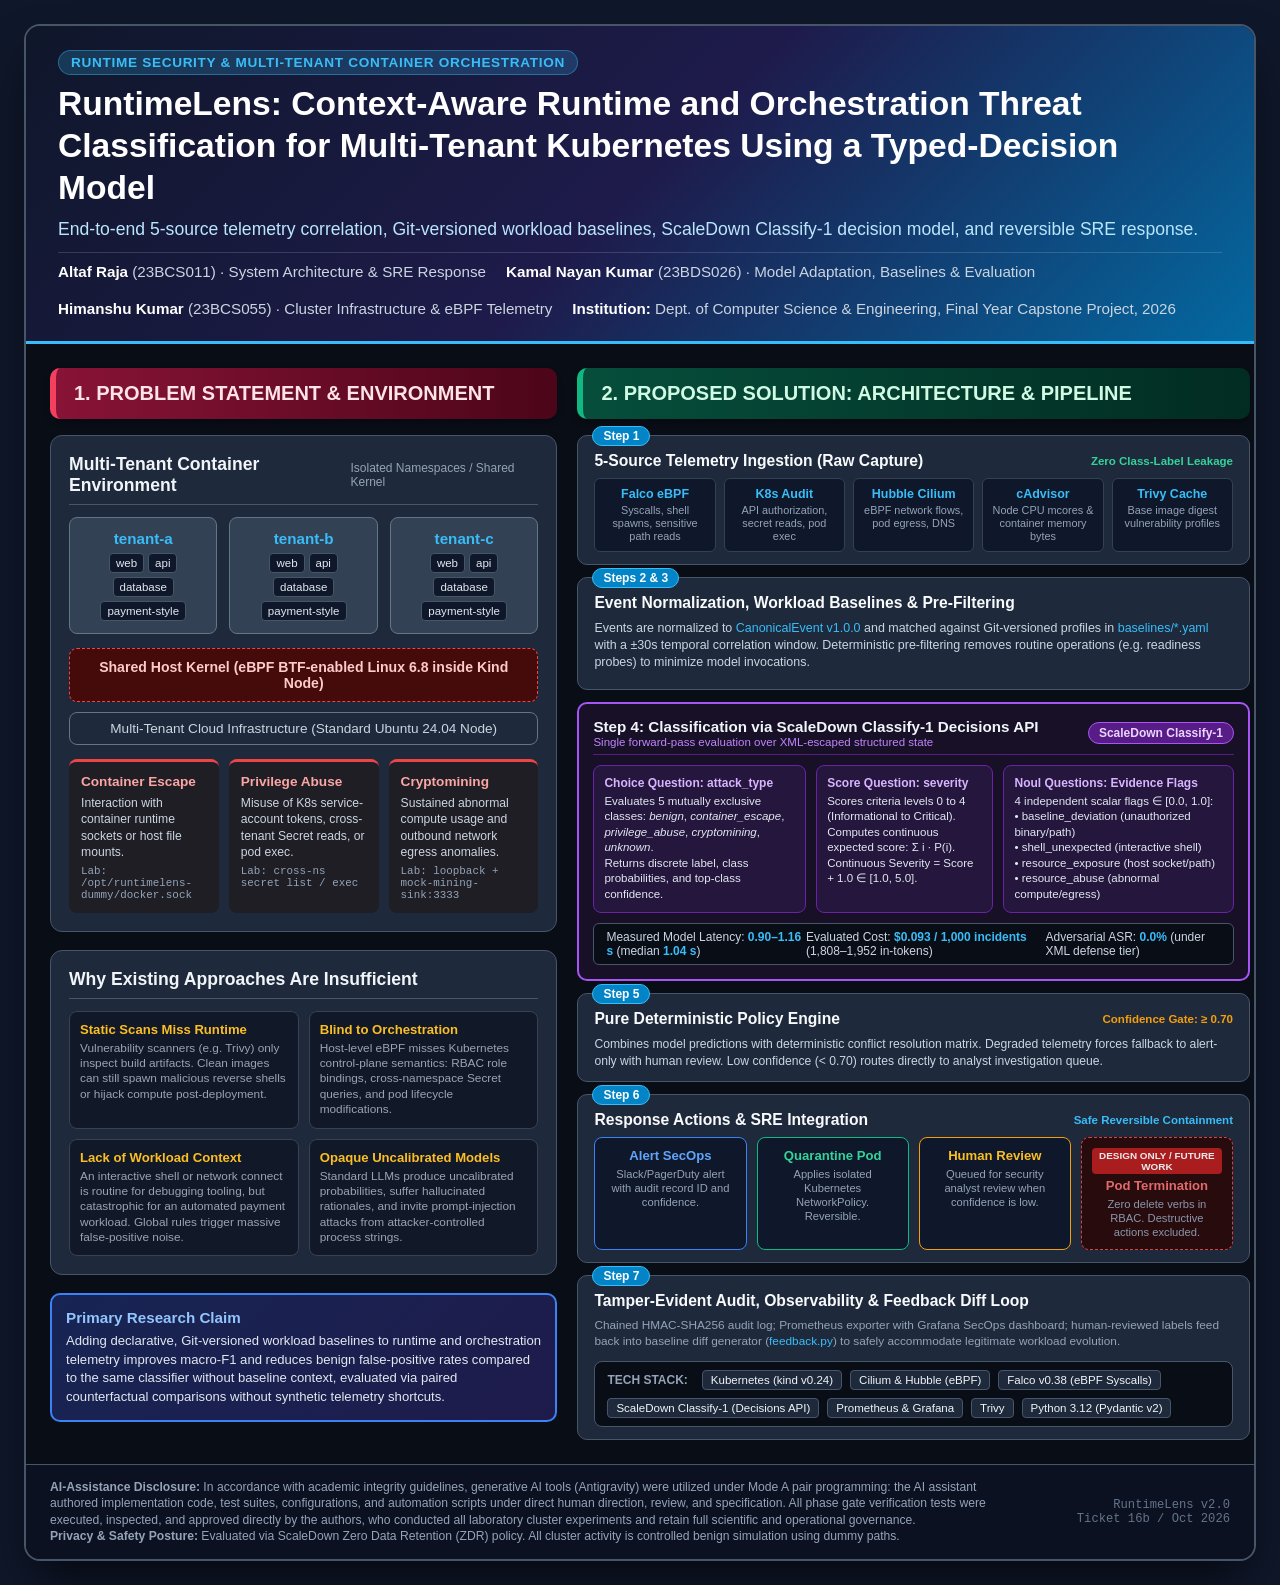
==== docs/poster/poster.html @ 9c4ae196 "feat(docs): redesign academic architecture poster and diagrams (Ticket 16b) - Implement Ticket 16b d" ====
<!DOCTYPE html>
<html lang="en">
<head>
  <meta charset="UTF-8">
  <meta name="viewport" content="width=device-width, initial-scale=1.0">
  <title>RuntimeLens Academic Architecture Poster</title>
  <style>
    :root {
      --bg-canvas: #0f172a;
      --bg-panel: #1e293b;
      --bg-card: #334155;
      --bg-subtle: #1e293b;
      --border-panel: #475569;
      --border-card: #64748b;
      --text-main: #f8fafc;
      --text-muted: #94a3b8;
      --text-dim: #cbd5e1;
      --primary: #38bdf8;
      --primary-dark: #0284c7;
      --primary-bg: #0369a1;
      --danger: #f87171;
      --danger-bg: #7f1d1d;
      --danger-border: #ef4444;
      --warning: #fbbf24;
      --warning-bg: #78350f;
      --success: #34d399;
      --success-bg: #064e3b;
      --purple: #c084fc;
      --purple-bg: #581c87;
      --cyan: #22d3ee;
    }

    * {
      box-sizing: border-box;
      margin: 0;
      padding: 0;
      font-family: -apple-system, BlinkMacSystemFont, "Segoe UI", Roboto, Helvetica, Arial, sans-serif;
    }

    body {
      background-color: var(--bg-canvas);
      color: var(--text-main);
      padding: 24px;
      display: flex;
      justify-content: center;
      align-items: flex-start;
      min-height: 100vh;
    }

    .poster-container {
      width: 100%;
      max-width: 1800px;
      background: #090d16;
      border: 2px solid var(--border-panel);
      border-radius: 16px;
      overflow: hidden;
      box-shadow: 0 25px 50px -12px rgba(0, 0, 0, 0.7);
      display: flex;
      flex-direction: column;
    }

    /* Header Banner */
    .poster-header {
      background: linear-gradient(135deg, #0f172a 0%, #1e1b4b 50%, #0369a1 100%);
      padding: 24px 32px;
      border-bottom: 3px solid var(--primary);
      position: relative;
    }

    .header-badge {
      display: inline-block;
      background: rgba(56, 189, 248, 0.2);
      color: var(--primary);
      padding: 4px 12px;
      border-radius: 9999px;
      font-size: 0.85rem;
      font-weight: 700;
      letter-spacing: 0.05em;
      text-transform: uppercase;
      margin-bottom: 8px;
      border: 1px solid rgba(56, 189, 248, 0.4);
    }

    .poster-title {
      font-size: 2.1rem;
      font-weight: 800;
      line-height: 1.25;
      color: #ffffff;
      margin-bottom: 10px;
    }

    .poster-subtitle {
      font-size: 1.1rem;
      color: #bae6fd;
      font-weight: 500;
      margin-bottom: 12px;
    }

    .poster-authors {
      font-size: 0.95rem;
      color: var(--text-dim);
      display: flex;
      flex-wrap: wrap;
      gap: 20px;
      border-top: 1px solid rgba(255, 255, 255, 0.15);
      padding-top: 10px;
    }

    .author-item strong {
      color: #fff;
    }

    /* Main Poster Layout: 2 primary columns */
    .poster-body {
      display: grid;
      grid-template-columns: 43% 57%;
      gap: 20px;
      padding: 24px;
    }

    /* Column Headers */
    .column-header {
      border-radius: 10px;
      padding: 14px 18px;
      font-size: 1.25rem;
      font-weight: 800;
      display: flex;
      align-items: center;
      gap: 12px;
      margin-bottom: 16px;
      box-shadow: 0 4px 6px -1px rgba(0, 0, 0, 0.3);
    }

    .col-header-problem {
      background: linear-gradient(90deg, #881337 0%, #4c0519 100%);
      color: #ffe4e6;
      border-left: 6px solid #f43f5e;
    }

    .col-header-solution {
      background: linear-gradient(90deg, #064e3b 0%, #022c22 100%);
      color: #d1fae5;
      border-left: 6px solid #10b981;
    }

    /* Panels & Cards */
    .panel-box {
      background: var(--bg-panel);
      border: 1px solid var(--border-panel);
      border-radius: 12px;
      padding: 18px;
      margin-bottom: 18px;
    }

    .panel-box-title {
      font-size: 1.1rem;
      font-weight: 700;
      color: #f1f5f9;
      margin-bottom: 12px;
      display: flex;
      justify-content: space-between;
      align-items: center;
      border-bottom: 1px solid var(--border-panel);
      padding-bottom: 8px;
    }

    /* Multi-Tenant Cluster Diagram */
    .tenants-grid {
      display: grid;
      grid-template-columns: repeat(3, 1fr);
      gap: 12px;
      margin-bottom: 14px;
    }

    .tenant-card {
      background: var(--bg-card);
      border-radius: 8px;
      padding: 12px;
      border: 1px solid var(--border-card);
      text-align: center;
    }

    .tenant-name {
      font-weight: 700;
      font-size: 0.95rem;
      margin-bottom: 6px;
      color: var(--primary);
    }

    .workload-pills {
      display: flex;
      flex-wrap: wrap;
      gap: 4px;
      justify-content: center;
    }

    .workload-pill {
      background: #0f172a;
      font-size: 0.72rem;
      padding: 3px 6px;
      border-radius: 4px;
      color: #e2e8f0;
      border: 1px solid #475569;
    }

    .shared-layer {
      background: #450a0a;
      border: 1px dashed #ef4444;
      border-radius: 8px;
      padding: 10px;
      text-align: center;
      margin-bottom: 10px;
      font-size: 0.88rem;
      font-weight: 600;
      color: #fecaca;
    }

    .infra-layer {
      background: #1e293b;
      border: 1px solid #64748b;
      border-radius: 8px;
      padding: 8px;
      text-align: center;
      font-size: 0.85rem;
      color: #cbd5e1;
    }

    /* Threat Paths */
    .threat-paths-grid {
      display: grid;
      grid-template-columns: repeat(3, 1fr);
      gap: 10px;
      margin-top: 14px;
    }

    .threat-card {
      background: #1e1e24;
      border-radius: 8px;
      padding: 12px;
      border-top: 3px solid #ef4444;
    }

    .threat-title {
      font-size: 0.85rem;
      font-weight: 700;
      color: #fca5a5;
      margin-bottom: 6px;
    }

    .threat-desc {
      font-size: 0.76rem;
      color: #cbd5e1;
      line-height: 1.35;
    }

    .threat-tag {
      font-size: 0.68rem;
      font-family: monospace;
      color: #94a3b8;
      margin-top: 4px;
      display: block;
    }

    /* Why Existing Approaches Fail */
    .fail-reasons {
      display: grid;
      grid-template-columns: repeat(2, 1fr);
      gap: 10px;
    }

    .fail-card {
      background: #111827;
      border: 1px solid #374151;
      border-radius: 8px;
      padding: 10px;
    }

    .fail-title {
      font-size: 0.82rem;
      font-weight: 700;
      color: #fbbf24;
      margin-bottom: 4px;
    }

    .fail-text {
      font-size: 0.74rem;
      color: #9ca3af;
      line-height: 1.3;
    }

    /* Research Statement Box */
    .claim-box {
      background: linear-gradient(135deg, #172554 0%, #1e1b4b 100%);
      border: 2px solid #3b82f6;
      border-radius: 10px;
      padding: 14px;
      margin-top: 14px;
    }

    .claim-title {
      font-size: 0.95rem;
      font-weight: 800;
      color: #93c5fd;
      margin-bottom: 6px;
    }

    .claim-body {
      font-size: 0.82rem;
      color: #e2e8f0;
      line-height: 1.4;
    }

    /* Solution Workflow: Right Column */
    .workflow-container {
      display: flex;
      flex-direction: column;
      gap: 12px;
    }

    .step-box {
      background: var(--bg-panel);
      border: 1px solid var(--border-panel);
      border-radius: 10px;
      padding: 12px 16px;
      position: relative;
    }

    .step-badge {
      position: absolute;
      top: -10px;
      left: 14px;
      background: #0284c7;
      color: #fff;
      font-size: 0.75rem;
      font-weight: 800;
      padding: 2px 10px;
      border-radius: 9999px;
      border: 1px solid #38bdf8;
    }

    .step-content {
      margin-top: 4px;
    }

    .step-header {
      font-size: 0.98rem;
      font-weight: 700;
      color: #f8fafc;
      margin-bottom: 8px;
      display: flex;
      align-items: center;
      justify-content: space-between;
    }

    /* 5 Telemetry Sources Grid */
    .sources-grid {
      display: grid;
      grid-template-columns: repeat(5, 1fr);
      gap: 8px;
    }

    .source-item {
      background: #0f172a;
      border: 1px solid #334155;
      border-radius: 6px;
      padding: 8px 6px;
      text-align: center;
    }

    .source-name {
      font-size: 0.78rem;
      font-weight: 700;
      color: var(--primary);
      margin-bottom: 3px;
    }

    .source-role {
      font-size: 0.68rem;
      color: #94a3b8;
      line-height: 1.2;
    }

    /* ScaleDown Classification Box */
    .scaledown-box {
      background: #171026;
      border: 2px solid #a855f7;
      border-radius: 10px;
      padding: 14px;
    }

    .scaledown-header {
      display: flex;
      justify-content: space-between;
      align-items: center;
      margin-bottom: 10px;
      border-bottom: 1px solid #581c87;
      padding-bottom: 6px;
    }

    .scaledown-badge {
      background: #581c87;
      color: #e9d5ff;
      padding: 3px 10px;
      border-radius: 9999px;
      font-size: 0.75rem;
      font-weight: 700;
      border: 1px solid #a855f7;
    }

    .questions-grid {
      display: grid;
      grid-template-columns: 1.2fr 1fr 1.3fr;
      gap: 10px;
    }

    .question-card {
      background: #24163d;
      border: 1px solid #6b21a8;
      border-radius: 8px;
      padding: 10px;
    }

    .question-type {
      font-size: 0.75rem;
      font-weight: 800;
      color: #d8b4fe;
      margin-bottom: 4px;
    }

    .question-details {
      font-size: 0.72rem;
      color: #e2e8f0;
      line-height: 1.35;
    }

    .metrics-bar {
      display: flex;
      justify-content: space-between;
      background: #090d16;
      border: 1px solid #475569;
      border-radius: 6px;
      padding: 6px 12px;
      margin-top: 10px;
      font-size: 0.75rem;
      color: #cbd5e1;
    }

    .metrics-bar strong {
      color: #38bdf8;
    }

    /* Policy & SRE Actions */
    .actions-grid {
      display: grid;
      grid-template-columns: repeat(4, 1fr);
      gap: 10px;
    }

    .action-card {
      background: #0f172a;
      border-radius: 8px;
      padding: 10px;
      text-align: center;
      position: relative;
    }

    .action-alert { border: 1px solid #3b82f6; }
    .action-quarantine { border: 1px solid #10b981; }
    .action-review { border: 1px solid #f59e0b; }
    .action-terminate {
      border: 1px dashed #ef4444;
      background: #2a0808;
      opacity: 0.9;
    }

    .action-title {
      font-size: 0.82rem;
      font-weight: 700;
      margin-bottom: 4px;
    }

    .action-desc {
      font-size: 0.7rem;
      color: #94a3b8;
      line-height: 1.25;
    }

    .badge-design-only {
      background: #b91c1c;
      color: #fff;
      font-size: 0.62rem;
      font-weight: 800;
      padding: 2px 6px;
      border-radius: 4px;
      display: inline-block;
      margin-bottom: 4px;
      text-transform: uppercase;
    }

    /* Tech Stack Strip */
    .tech-stack-strip {
      display: flex;
      flex-wrap: wrap;
      gap: 8px;
      background: #090d16;
      border: 1px solid var(--border-panel);
      border-radius: 8px;
      padding: 8px 12px;
      margin-top: 12px;
      align-items: center;
    }

    .tech-label {
      font-size: 0.75rem;
      font-weight: 800;
      color: #94a3b8;
      text-transform: uppercase;
      margin-right: 6px;
    }

    .tech-pill {
      background: #1e293b;
      border: 1px solid #475569;
      border-radius: 4px;
      font-size: 0.72rem;
      padding: 3px 8px;
      color: #f1f5f9;
    }

    /* Footer */
    .poster-footer {
      background: #0b1120;
      border-top: 1px solid var(--border-panel);
      padding: 14px 24px;
      display: flex;
      justify-content: space-between;
      align-items: center;
      font-size: 0.76rem;
      color: var(--text-muted);
    }

    .disclosure-box {
      max-width: 80%;
      line-height: 1.35;
    }

    .version-stamp {
      font-family: monospace;
      color: #64748b;
      text-align: right;
    }
  </style>
</head>
<body>

<div class="poster-container">

  <!-- Top Header Banner -->
  <header class="poster-header">
    <div class="header-badge">Runtime Security & Multi-Tenant Container Orchestration</div>
    <h1 class="poster-title">RuntimeLens: Context-Aware Runtime and Orchestration Threat Classification for Multi-Tenant Kubernetes Using a Typed-Decision Model</h1>
    <div class="poster-subtitle">End-to-end 5-source telemetry correlation, Git-versioned workload baselines, ScaleDown Classify-1 decision model, and reversible SRE response.</div>
    <div class="poster-authors">
      <div class="author-item"><strong>Altaf Raja</strong> (23BCS011) · System Architecture & SRE Response</div>
      <div class="author-item"><strong>Kamal Nayan Kumar</strong> (23BDS026) · Model Adaptation, Baselines & Evaluation</div>
      <div class="author-item"><strong>Himanshu Kumar</strong> (23BCS055) · Cluster Infrastructure & eBPF Telemetry</div>
      <div class="author-item"><strong>Institution:</strong> Dept. of Computer Science & Engineering, Final Year Capstone Project, 2026</div>
    </div>
  </header>

  <!-- Main Body Grid: 2 Columns -->
  <main class="poster-body">

    <!-- LEFT COLUMN: Problem Statement & Context -->
    <div class="column-left">
      <div class="column-header col-header-problem">
        <span>1. PROBLEM STATEMENT & ENVIRONMENT</span>
      </div>

      <!-- Multi-Tenant Architecture -->
      <section class="panel-box">
        <div class="panel-box-title">
          <span>Multi-Tenant Container Environment</span>
          <span style="font-size: 0.75rem; color: #94a3b8; font-weight: 500;">Isolated Namespaces / Shared Kernel</span>
        </div>

        <div class="tenants-grid">
          <div class="tenant-card">
            <div class="tenant-name">tenant-a</div>
            <div class="workload-pills">
              <span class="workload-pill">web</span>
              <span class="workload-pill">api</span>
              <span class="workload-pill">database</span>
              <span class="workload-pill">payment-style</span>
            </div>
          </div>
          <div class="tenant-card">
            <div class="tenant-name">tenant-b</div>
            <div class="workload-pills">
              <span class="workload-pill">web</span>
              <span class="workload-pill">api</span>
              <span class="workload-pill">database</span>
              <span class="workload-pill">payment-style</span>
            </div>
          </div>
          <div class="tenant-card">
            <div class="tenant-name">tenant-c</div>
            <div class="workload-pills">
              <span class="workload-pill">web</span>
              <span class="workload-pill">api</span>
              <span class="workload-pill">database</span>
              <span class="workload-pill">payment-style</span>
            </div>
          </div>
        </div>

        <div class="shared-layer">
          Shared Host Kernel (eBPF BTF-enabled Linux 6.8 inside Kind Node)
        </div>
        <div class="infra-layer">
          Multi-Tenant Cloud Infrastructure (Standard Ubuntu 24.04 Node)
        </div>

        <!-- Threat Paths -->
        <div class="threat-paths-grid">
          <div class="threat-card">
            <div class="threat-title">Container Escape</div>
            <div class="threat-desc">Interaction with container runtime sockets or host file mounts.</div>
            <span class="threat-tag">Lab: /opt/runtimelens-dummy/docker.sock</span>
          </div>
          <div class="threat-card">
            <div class="threat-title">Privilege Abuse</div>
            <div class="threat-desc">Misuse of K8s service-account tokens, cross-tenant Secret reads, or pod exec.</div>
            <span class="threat-tag">Lab: cross-ns secret list / exec</span>
          </div>
          <div class="threat-card">
            <div class="threat-title">Cryptomining</div>
            <div class="threat-desc">Sustained abnormal compute usage and outbound network egress anomalies.</div>
            <span class="threat-tag">Lab: loopback + mock-mining-sink:3333</span>
          </div>
        </div>
      </section>

      <!-- Why Existing Approaches Fail -->
      <section class="panel-box">
        <div class="panel-box-title">Why Existing Approaches Are Insufficient</div>
        <div class="fail-reasons">
          <div class="fail-card">
            <div class="fail-title">Static Scans Miss Runtime</div>
            <div class="fail-text">Vulnerability scanners (e.g. Trivy) only inspect build artifacts. Clean images can still spawn malicious reverse shells or hijack compute post-deployment.</div>
          </div>
          <div class="fail-card">
            <div class="fail-title">Blind to Orchestration</div>
            <div class="fail-text">Host-level eBPF misses Kubernetes control-plane semantics: RBAC role bindings, cross-namespace Secret queries, and pod lifecycle modifications.</div>
          </div>
          <div class="fail-card">
            <div class="fail-title">Lack of Workload Context</div>
            <div class="fail-text">An interactive shell or network connect is routine for debugging tooling, but catastrophic for an automated payment workload. Global rules trigger massive false-positive noise.</div>
          </div>
          <div class="fail-card">
            <div class="fail-title">Opaque Uncalibrated Models</div>
            <div class="fail-text">Standard LLMs produce uncalibrated probabilities, suffer hallucinated rationales, and invite prompt-injection attacks from attacker-controlled process strings.</div>
          </div>
        </div>
      </section>

      <!-- Core Research Claim -->
      <section class="claim-box">
        <div class="claim-title">Primary Research Claim</div>
        <div class="claim-body">
          Adding declarative, Git-versioned workload baselines to runtime and orchestration telemetry improves macro-F1 and reduces benign false-positive rates compared to the same classifier without baseline context, evaluated via paired counterfactual comparisons without synthetic telemetry shortcuts.
        </div>
      </section>
    </div>

    <!-- RIGHT COLUMN: Proposed Solution & Architecture -->
    <div class="column-right">
      <div class="column-header col-header-solution">
        <span>2. PROPOSED SOLUTION: ARCHITECTURE & PIPELINE</span>
      </div>

      <div class="workflow-container">

        <!-- Step 1: 5 Telemetry Sources -->
        <div class="step-box">
          <span class="step-badge">Step 1</span>
          <div class="step-content">
            <div class="step-header">
              <span>5-Source Telemetry Ingestion (Raw Capture)</span>
              <span style="font-size: 0.72rem; color: #34d399;">Zero Class-Label Leakage</span>
            </div>
            <div class="sources-grid">
              <div class="source-item">
                <div class="source-name">Falco eBPF</div>
                <div class="source-role">Syscalls, shell spawns, sensitive path reads</div>
              </div>
              <div class="source-item">
                <div class="source-name">K8s Audit</div>
                <div class="source-role">API authorization, secret reads, pod exec</div>
              </div>
              <div class="source-item">
                <div class="source-name">Hubble Cilium</div>
                <div class="source-role">eBPF network flows, pod egress, DNS</div>
              </div>
              <div class="source-item">
                <div class="source-name">cAdvisor</div>
                <div class="source-role">Node CPU mcores & container memory bytes</div>
              </div>
              <div class="source-item">
                <div class="source-name">Trivy Cache</div>
                <div class="source-role">Base image digest vulnerability profiles</div>
              </div>
            </div>
          </div>
        </div>

        <!-- Step 2 & 3: Normalization, Baselines & Pre-filter -->
        <div class="step-box">
          <span class="step-badge">Steps 2 & 3</span>
          <div class="step-content">
            <div class="step-header">
              <span>Event Normalization, Workload Baselines & Pre-Filtering</span>
            </div>
            <p style="font-size: 0.78rem; color: #cbd5e1; line-height: 1.35; margin-bottom: 6px;">
              Events are normalized to <code style="color: #38bdf8;">CanonicalEvent v1.0.0</code> and matched against Git-versioned profiles in <code style="color: #38bdf8;">baselines/*.yaml</code> with a &plusmn;30s temporal correlation window. Deterministic pre-filtering removes routine operations (e.g. readiness probes) to minimize model invocations.
            </p>
          </div>
        </div>

        <!-- Step 4: ScaleDown Classification -->
        <div class="scaledown-box">
          <div class="scaledown-header">
            <div>
              <strong style="color: #f1f5f9; font-size: 0.95rem;">Step 4: Classification via ScaleDown Classify-1 Decisions API</strong>
              <div style="font-size: 0.72rem; color: #c084fc;">Single forward-pass evaluation over XML-escaped structured state</div>
            </div>
            <span class="scaledown-badge">ScaleDown Classify-1</span>
          </div>

          <div class="questions-grid">
            <div class="question-card">
              <div class="question-type">Choice Question: attack_type</div>
              <div class="question-details">
                Evaluates 5 mutually exclusive classes: <em>benign</em>, <em>container_escape</em>, <em>privilege_abuse</em>, <em>cryptomining</em>, <em>unknown</em>.<br/>
                Returns discrete label, class probabilities, and top-class confidence.
              </div>
            </div>
            <div class="question-card">
              <div class="question-type">Score Question: severity</div>
              <div class="question-details">
                Scores criteria levels 0 to 4 (Informational to Critical).<br/>
                Computes continuous expected score: &Sigma; i &middot; P(i).<br/>
                Continuous Severity = Score + 1.0 &isin; [1.0, 5.0].
              </div>
            </div>
            <div class="question-card">
              <div class="question-type">Noul Questions: Evidence Flags</div>
              <div class="question-details">
                4 independent scalar flags &isin; [0.0, 1.0]:<br/>
                &bull; <code>baseline_deviation</code> (unauthorized binary/path)<br/>
                &bull; <code>shell_unexpected</code> (interactive shell)<br/>
                &bull; <code>resource_exposure</code> (host socket/path)<br/>
                &bull; <code>resource_abuse</code> (abnormal compute/egress)
              </div>
            </div>
          </div>

          <div class="metrics-bar">
            <div>Measured Model Latency: <strong>0.90–1.16 s</strong> (median <strong>1.04 s</strong>)</div>
            <div>Evaluated Cost: <strong>$0.093 / 1,000 incidents</strong> (1,808–1,952 in-tokens)</div>
            <div>Adversarial ASR: <strong>0.0%</strong> (under XML defense tier)</div>
          </div>
        </div>

        <!-- Step 5: Decision Policy -->
        <div class="step-box">
          <span class="step-badge">Step 5</span>
          <div class="step-content">
            <div class="step-header">
              <span>Pure Deterministic Policy Engine</span>
              <span style="font-size: 0.72rem; color: #f59e0b;">Confidence Gate: &ge; 0.70</span>
            </div>
            <p style="font-size: 0.76rem; color: #cbd5e1; line-height: 1.35;">
              Combines model predictions with deterministic conflict resolution matrix. Degraded telemetry forces fallback to alert-only with human review. Low confidence (&lt; 0.70) routes directly to analyst investigation queue.
            </p>
          </div>
        </div>

        <!-- Step 6: SRE Response Controller -->
        <div class="step-box">
          <span class="step-badge">Step 6</span>
          <div class="step-content">
            <div class="step-header">
              <span>Response Actions & SRE Integration</span>
              <span style="font-size: 0.72rem; color: #38bdf8;">Safe Reversible Containment</span>
            </div>
            <div class="actions-grid">
              <div class="action-card action-alert">
                <div class="action-title" style="color: #60a5fa;">Alert SecOps</div>
                <div class="action-desc">Slack/PagerDuty alert with audit record ID and confidence.</div>
              </div>
              <div class="action-card action-quarantine">
                <div class="action-title" style="color: #34d399;">Quarantine Pod</div>
                <div class="action-desc">Applies isolated Kubernetes NetworkPolicy. Reversible.</div>
              </div>
              <div class="action-card action-review">
                <div class="action-title" style="color: #fbbf24;">Human Review</div>
                <div class="action-desc">Queued for security analyst review when confidence is low.</div>
              </div>
              <div class="action-card action-terminate">
                <span class="badge-design-only">Design Only / Future Work</span>
                <div class="action-title" style="color: #f87171;">Pod Termination</div>
                <div class="action-desc">Zero delete verbs in RBAC. Destructive actions excluded.</div>
              </div>
            </div>
          </div>
        </div>

        <!-- Step 7: Continuous Improvement & Tech Stack -->
        <div class="step-box">
          <span class="step-badge">Step 7</span>
          <div class="step-content">
            <div class="step-header">
              <span>Tamper-Evident Audit, Observability & Feedback Diff Loop</span>
            </div>
            <p style="font-size: 0.74rem; color: #94a3b8; line-height: 1.3;">
              Chained HMAC-SHA256 audit log; Prometheus exporter with Grafana SecOps dashboard; human-reviewed labels feed back into baseline diff generator (<code style="color: #38bdf8;">feedback.py</code>) to safely accommodate legitimate workload evolution.
            </p>

            <div class="tech-stack-strip">
              <span class="tech-label">Tech Stack:</span>
              <span class="tech-pill">Kubernetes (kind v0.24)</span>
              <span class="tech-pill">Cilium & Hubble (eBPF)</span>
              <span class="tech-pill">Falco v0.38 (eBPF Syscalls)</span>
              <span class="tech-pill">ScaleDown Classify-1 (Decisions API)</span>
              <span class="tech-pill">Prometheus & Grafana</span>
              <span class="tech-pill">Trivy</span>
              <span class="tech-pill">Python 3.12 (Pydantic v2)</span>
            </div>
          </div>
        </div>

      </div>
    </div>

  </main>

  <!-- Footer with Disclosures -->
  <footer class="poster-footer">
    <div class="disclosure-box">
      <strong>AI-Assistance Disclosure:</strong> In accordance with academic integrity guidelines, generative AI tools (Antigravity) were utilized under Mode A pair programming: the AI assistant authored implementation code, test suites, configurations, and automation scripts under direct human direction, review, and specification. All phase gate verification tests were executed, inspected, and approved directly by the authors, who conducted all laboratory cluster experiments and retain full scientific and operational governance.
      <br/>
      <strong>Privacy & Safety Posture:</strong> Evaluated via ScaleDown Zero Data Retention (ZDR) policy. All cluster activity is controlled benign simulation using dummy paths.
    </div>
    <div class="version-stamp">
      RuntimeLens v2.0<br/>
      Ticket 16b / Oct 2026
    </div>
  </footer>

</div>

</body>
</html>
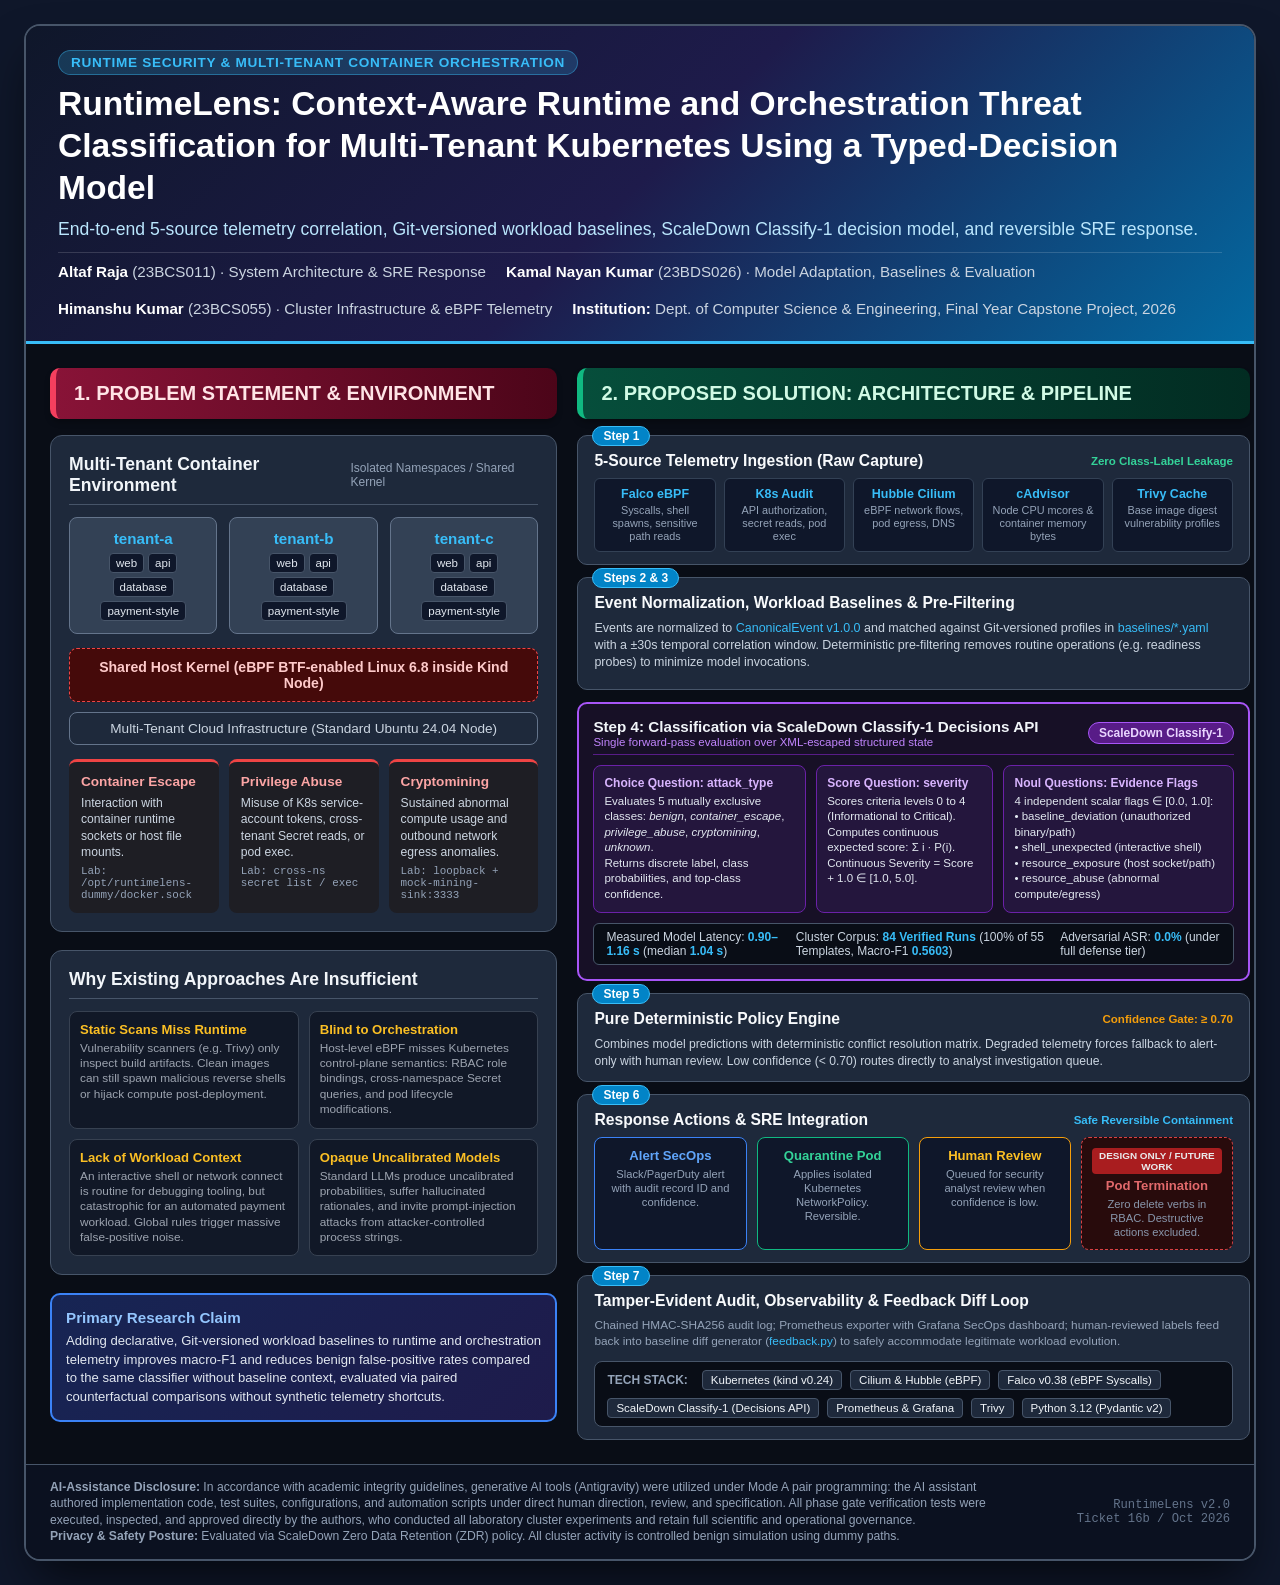
==== commit 37cd89c3: "docs(report): finalize academic report with terminal screenshots and PDF compilation (Ticket 16a)" ====
--- a/docs/poster/poster.html
+++ b/docs/poster/poster.html
@@ -767,8 +767,8 @@
 
           <div class="metrics-bar">
             <div>Measured Model Latency: <strong>0.90–1.16 s</strong> (median <strong>1.04 s</strong>)</div>
-            <div>Evaluated Cost: <strong>$0.093 / 1,000 incidents</strong> (1,808–1,952 in-tokens)</div>
-            <div>Adversarial ASR: <strong>0.0%</strong> (under XML defense tier)</div>
+            <div>Cluster Corpus: <strong>84 Verified Runs</strong> (100% of 55 Templates, Macro-F1 <strong>0.5603</strong>)</div>
+            <div>Adversarial ASR: <strong>0.0%</strong> (under full defense tier)</div>
           </div>
         </div>
 
